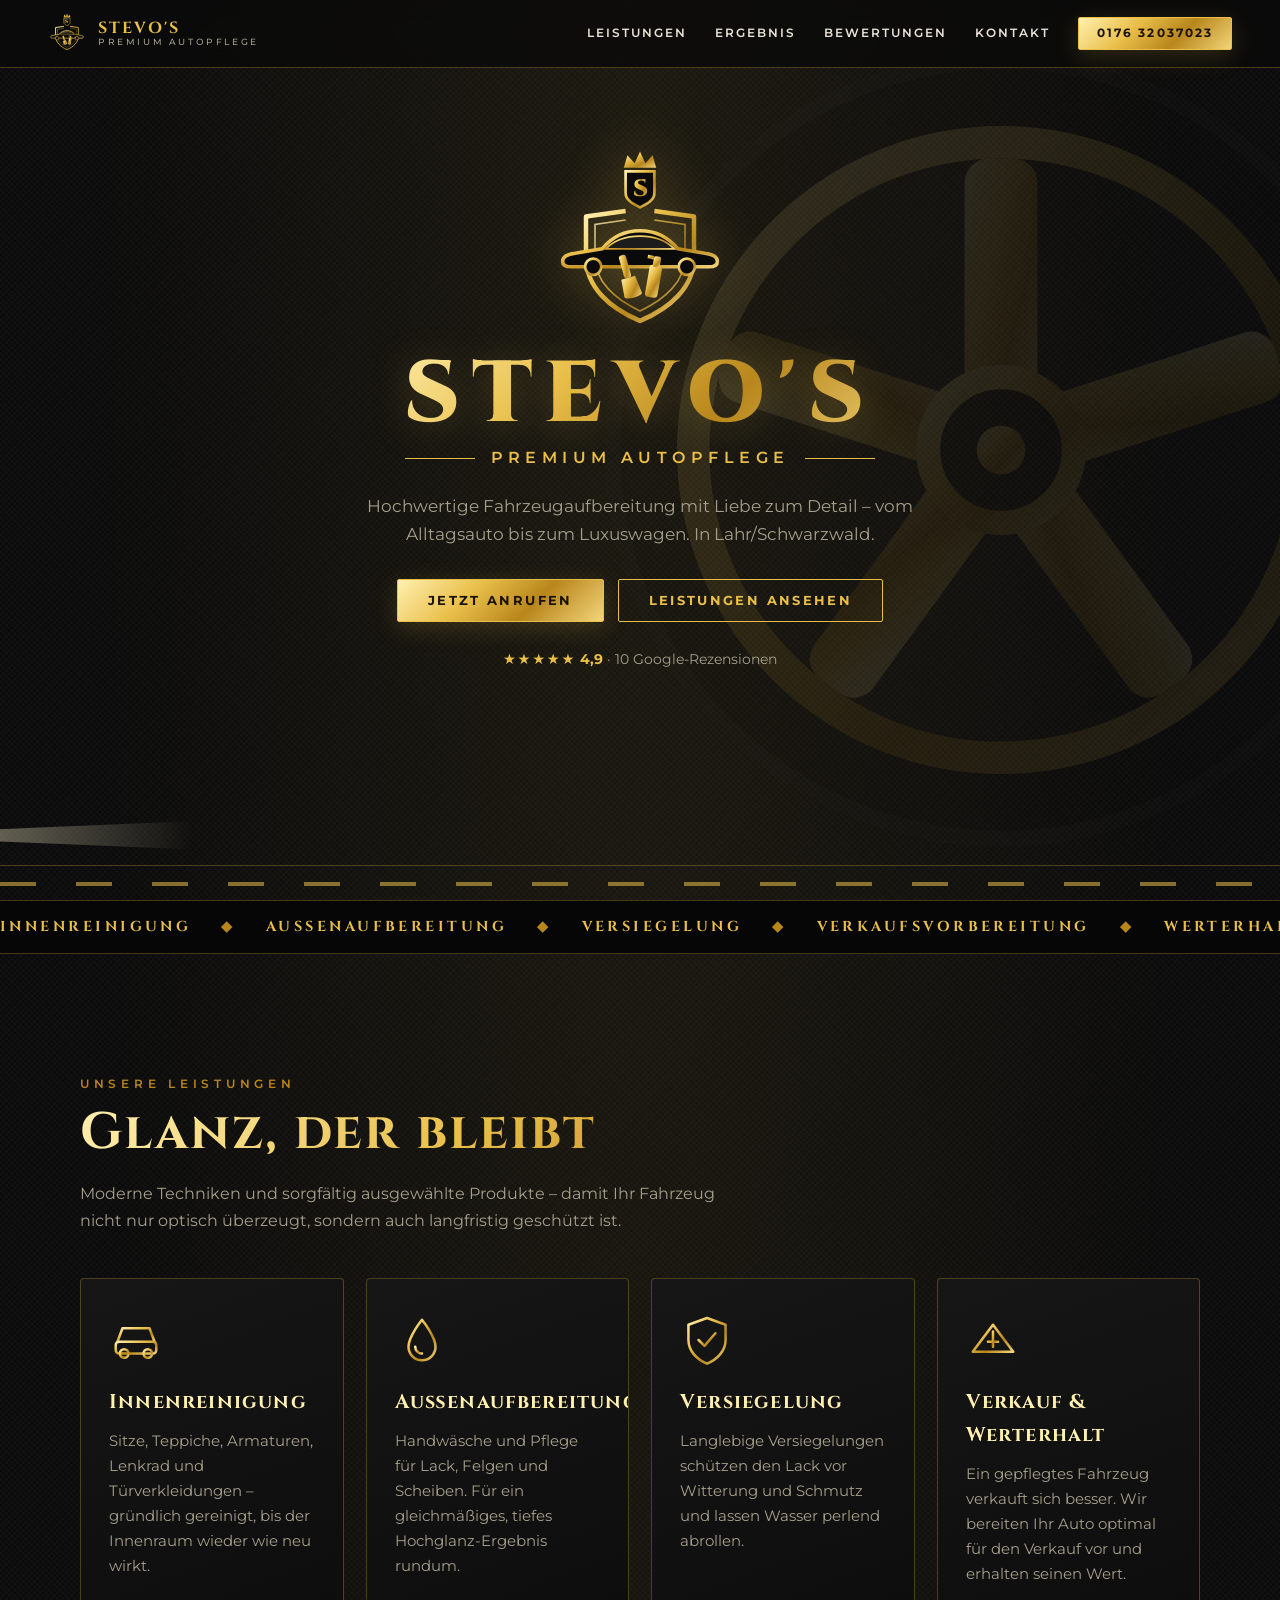
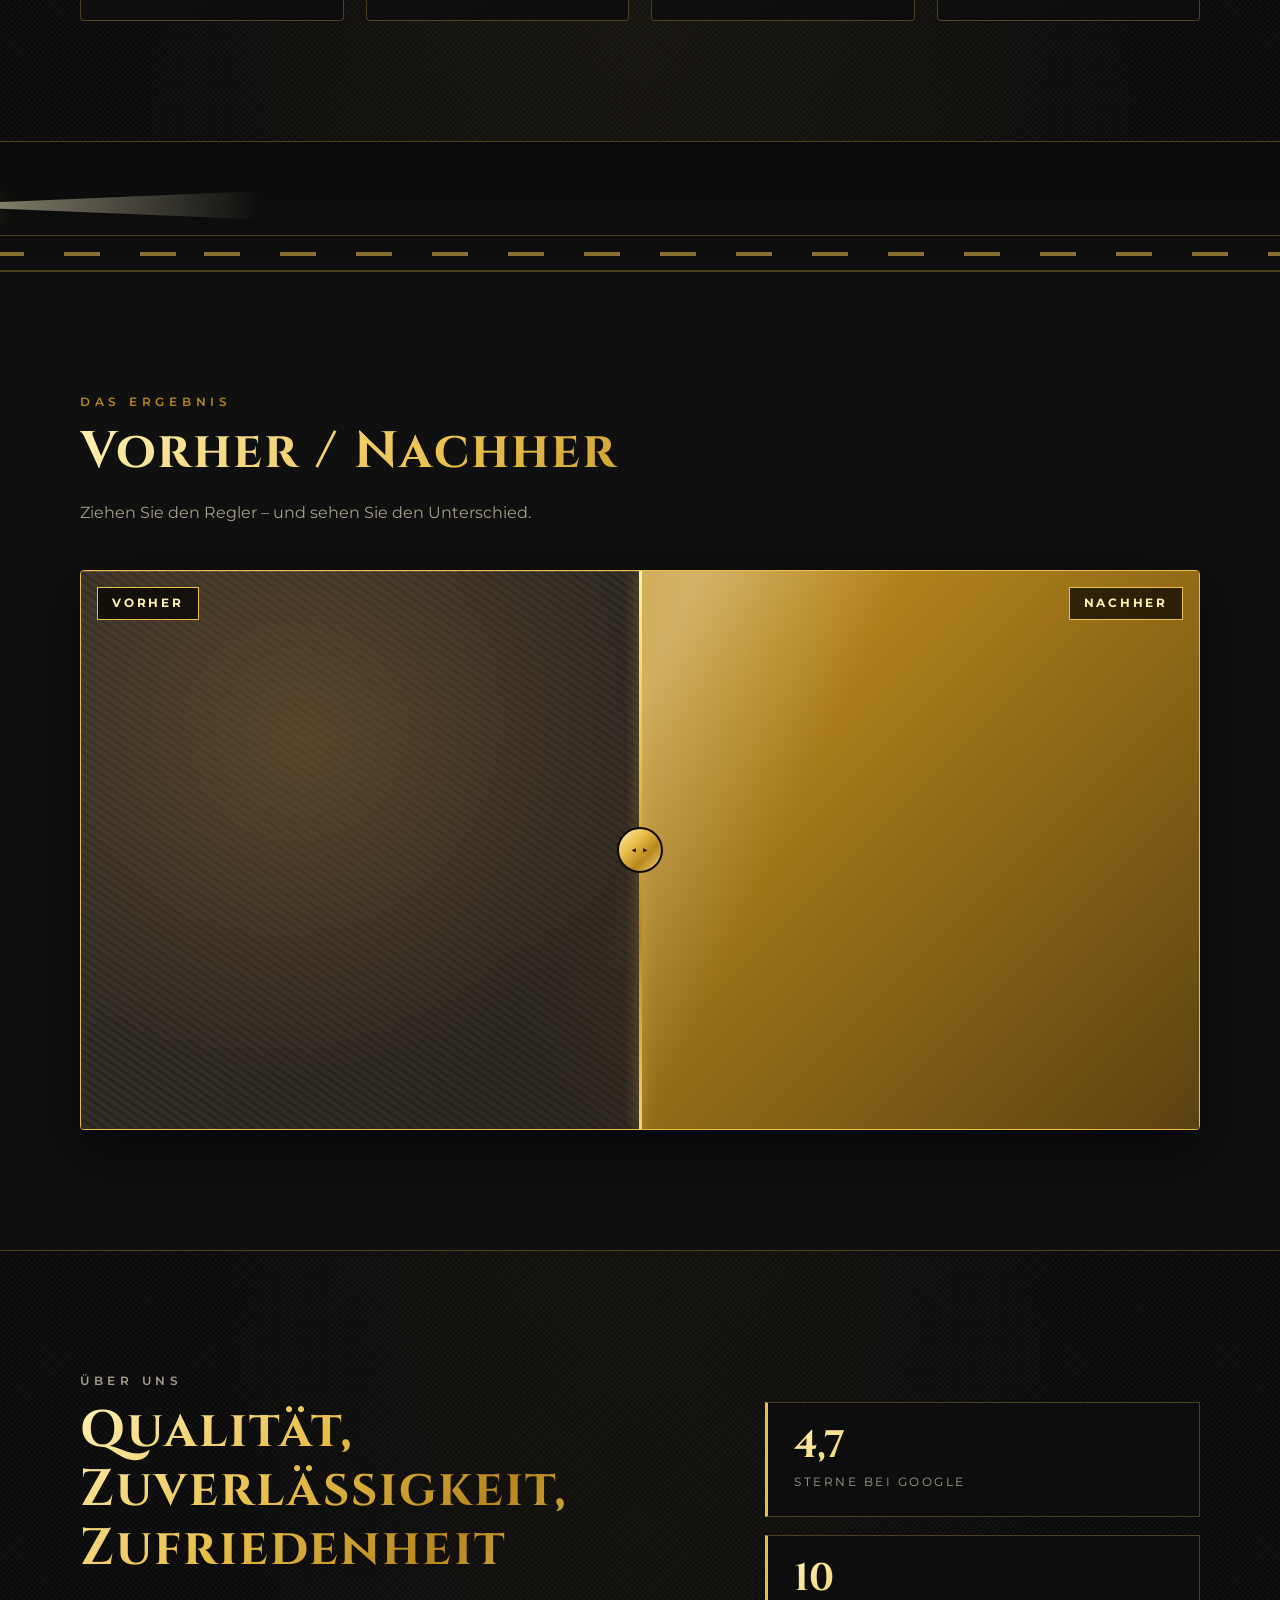
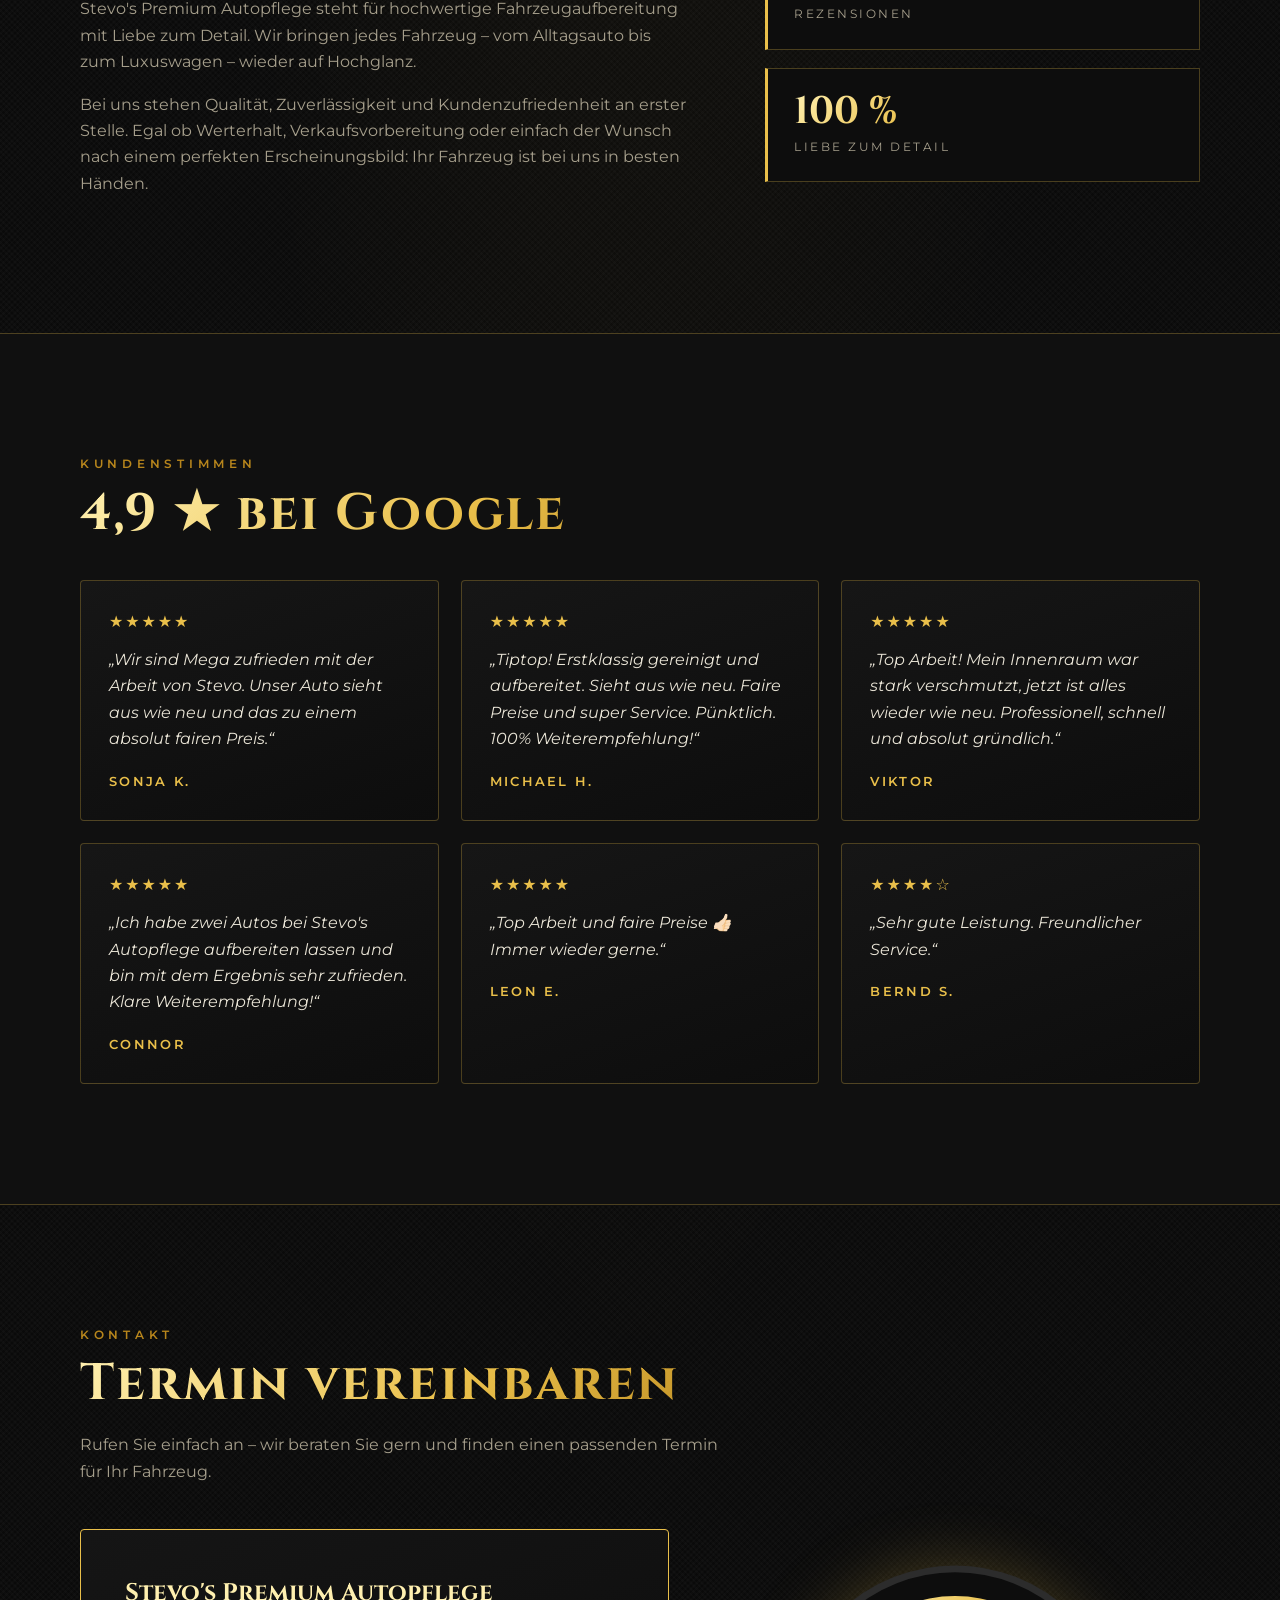
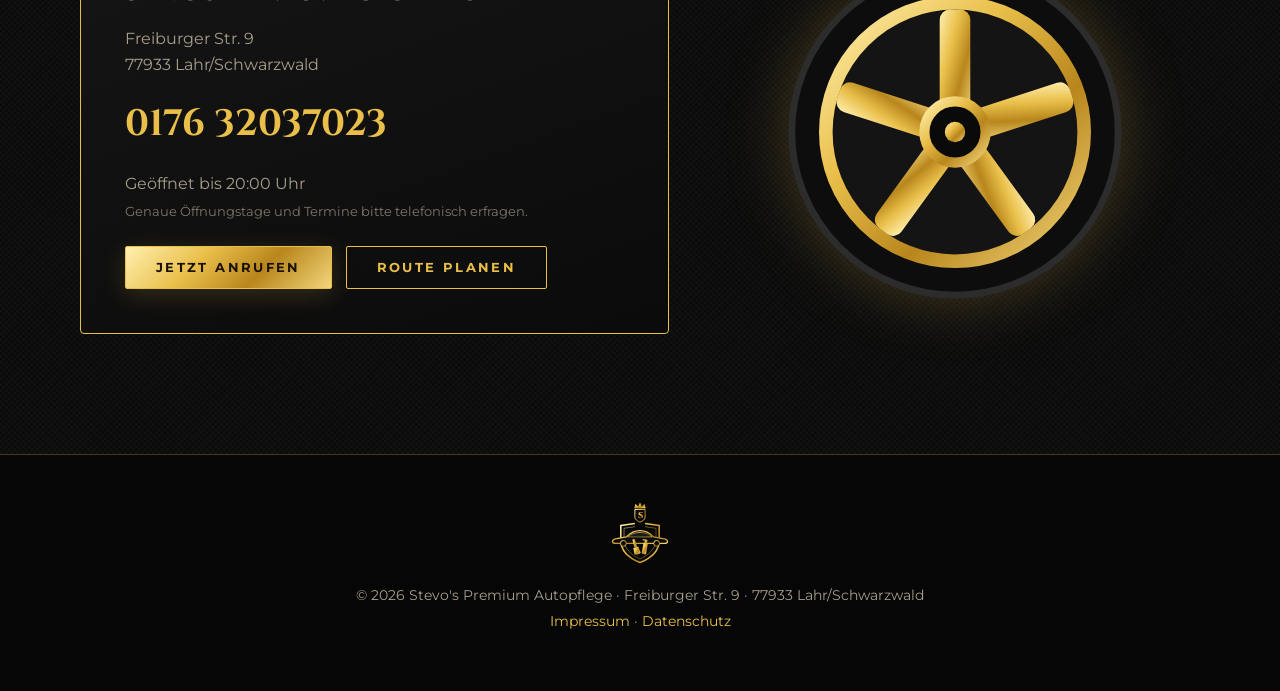
==== index.html @ 55d16453 "Website im Gold/Schwarz-Stil des Logos mit Rennwagen- und Felgen-Animationen Co-Authored-By: Claude " ====
<!doctype html>
<html lang="de">
<head>
  <meta charset="utf-8">
  <meta name="viewport" content="width=device-width, initial-scale=1">
  <title>Stevo's Premium Autopflege – Fahrzeugaufbereitung in Lahr</title>
  <meta name="description" content="Stevo's Premium Autopflege in Lahr/Schwarzwald: Innen- und Außenreinigung, Aufbereitung und langlebige Versiegelung. 4,9 ★ bei Google. Jetzt anrufen: 0176 32037023.">
  <meta name="theme-color" content="#0a0a0a">
  <link rel="preconnect" href="https://fonts.googleapis.com">
  <link rel="preconnect" href="https://fonts.gstatic.com" crossorigin>
  <link href="https://fonts.googleapis.com/css2?family=Cinzel:wght@500;700;900&family=Montserrat:wght@400;500;600;700&display=swap" rel="stylesheet">
  <link rel="stylesheet" href="css/style.css">
  <script>document.documentElement.classList.add('js')</script>
  <script type="application/ld+json">
  {
    "@context": "https://schema.org",
    "@type": "AutoWash",
    "name": "Stevo's Premium Autopflege",
    "telephone": "+49 176 32037023",
    "address": {
      "@type": "PostalAddress",
      "streetAddress": "Freiburger Str. 9",
      "postalCode": "77933",
      "addressLocality": "Lahr/Schwarzwald",
      "addressCountry": "DE"
    },
    "aggregateRating": { "@type": "AggregateRating", "ratingValue": "4.9", "reviewCount": "10" }
  }
  </script>
</head>
<body>

<!-- SVG-Sprite: Logo, Felge -->
<svg width="0" height="0" style="position:absolute" aria-hidden="true" focusable="false">
  <defs>
    <linearGradient id="gold" x1="0" y1="0" x2="1" y2="1">
      <stop offset="0" stop-color="#fff0b0"/>
      <stop offset=".35" stop-color="#e9bf4a"/>
      <stop offset=".65" stop-color="#b8861c"/>
      <stop offset="1" stop-color="#f3d57a"/>
    </linearGradient>
  </defs>

  <!-- Logo-Nachbau (später durch das Original-Logo ersetzen: assets/logo.png) -->
  <symbol id="logo" viewBox="0 0 200 215">
    <!-- Krone -->
    <path d="M82 22 L86 8 L94 17 L100 4 L106 17 L114 8 L118 22 Z" fill="url(#gold)"/>
    <!-- S-Wappen -->
    <path d="M84 26 H116 V50 C116 58 108 62 100 66 C92 62 84 58 84 50 Z" fill="#0a0a0a" stroke="url(#gold)" stroke-width="3"/>
    <text x="100" y="53" text-anchor="middle" font-family="Cinzel, serif" font-weight="900" font-size="26" fill="url(#gold)">S</text>
    <!-- Schild -->
    <path d="M84 70 L40 76 V122 C40 154 66 178 100 192 C134 178 160 154 160 122 V76 L116 70" fill="none" stroke="url(#gold)" stroke-width="5" stroke-linejoin="round"/>
    <path d="M84 80 L50 85 V121 C50 148 72 168 100 181 C128 168 150 148 150 121 V85 L116 80" fill="none" stroke="url(#gold)" stroke-width="1.8" opacity=".8"/>
    <!-- Auto-Silhouette -->
    <path d="M14 126 C14 120 20 118 28 117 L58 112 C68 100 82 92 100 92 C118 92 132 100 142 112 L172 117 C180 118 186 120 186 126 C186 130 182 132 176 132 H24 C18 132 14 130 14 126 Z" fill="#0a0a0a" stroke="url(#gold)" stroke-width="4" stroke-linejoin="round"/>
    <path d="M62 112 C72 102 86 98 100 98 C114 98 128 102 138 112 Z" fill="#1c1c1c" stroke="url(#gold)" stroke-width="2"/>
    <circle cx="48" cy="132" r="9" fill="#0a0a0a" stroke="url(#gold)" stroke-width="3"/>
    <circle cx="152" cy="132" r="9" fill="#0a0a0a" stroke="url(#gold)" stroke-width="3"/>
    <!-- Pinsel -->
    <g transform="rotate(-16 88 148)" fill="url(#gold)">
      <rect x="84" y="118" width="8" height="26" rx="3"/>
      <path d="M80 144 H96 L98 164 C98 168 80 168 78 164 Z"/>
    </g>
    <!-- Sprühflasche -->
    <g transform="rotate(10 114 148)" fill="url(#gold)">
      <rect x="108" y="130" width="14" height="36" rx="4"/>
      <rect x="111" y="120" width="8" height="12" rx="2"/>
      <path d="M111 120 H104 V124 H111 Z"/>
    </g>
  </symbol>

  <!-- Felge -->
  <symbol id="rim" viewBox="0 0 100 100">
    <circle cx="50" cy="50" r="48" fill="#0d0d0d" stroke="#2c2c2c" stroke-width="2"/>
    <circle cx="50" cy="50" r="38" fill="#141414" stroke="url(#gold)" stroke-width="4"/>
    <g fill="url(#gold)">
      <rect x="45.5" y="14" width="9" height="34" rx="3"/>
      <rect x="45.5" y="14" width="9" height="34" rx="3" transform="rotate(72 50 50)"/>
      <rect x="45.5" y="14" width="9" height="34" rx="3" transform="rotate(144 50 50)"/>
      <rect x="45.5" y="14" width="9" height="34" rx="3" transform="rotate(216 50 50)"/>
      <rect x="45.5" y="14" width="9" height="34" rx="3" transform="rotate(288 50 50)"/>
    </g>
    <circle cx="50" cy="50" r="9" fill="#0a0a0a" stroke="url(#gold)" stroke-width="3"/>
    <circle cx="50" cy="50" r="3" fill="url(#gold)"/>
  </symbol>

  <!-- Sportwagen (Karosserie) -->
  <symbol id="carbody" viewBox="0 0 400 120">
    <path d="M8 88 V76 C8 71 12 68 19 67 L60 59 C80 41 110 29 150 27 H232 C264 29 288 43 306 57 L372 65 C384 67 392 73 392 81 V88 H346 A36 36 0 0 0 274 88 H126 A36 36 0 0 0 54 88 Z"
          fill="#0e0e0e" stroke="url(#gold)" stroke-width="3" stroke-linejoin="round"/>
    <path d="M72 60 C90 45 116 36 150 34 H230 C256 36 274 47 292 59 Z" fill="#1c1c1c" stroke="url(#gold)" stroke-width="2"/>
    <path d="M168 34 L160 59 M222 34 L226 59" stroke="url(#gold)" stroke-width="2"/>
    <path d="M30 74 H370" stroke="url(#gold)" stroke-width="1.5" opacity=".7"/>
    <path d="M8 76 L-4 64 H26 L30 70" fill="#0e0e0e" stroke="url(#gold)" stroke-width="2.5" stroke-linejoin="round"/>
    <path d="M366 72 L392 76 L388 70 Z" fill="#fff6cf"/>
    <rect x="12" y="73" width="14" height="4" rx="2" fill="#ff3b30"/>
  </symbol>
</svg>

<!-- Intro: drehende Felge (reines CSS, blendet sich selbst aus) -->
<div class="intro" aria-hidden="true">
  <svg class="intro__rim"><use href="#rim"/></svg>
</div>

<header class="nav" id="top">
  <a class="nav__brand" href="#top" aria-label="Stevo's Premium Autopflege – Startseite">
    <svg class="nav__logo" viewBox="0 0 200 215"><use href="#logo"/></svg>
    <span>Stevo's <small>Premium Autopflege</small></span>
  </a>
  <button class="nav__toggle" aria-label="Menü" aria-expanded="false"><span></span><span></span><span></span></button>
  <nav class="nav__links" id="menu">
    <a href="#leistungen">Leistungen</a>
    <a href="#ergebnis">Ergebnis</a>
    <a href="#bewertungen">Bewertungen</a>
    <a href="#kontakt">Kontakt</a>
    <a class="btn btn--small" href="tel:+4917632037023">0176 32037023</a>
  </nav>
</header>

<main>
  <!-- HERO -->
  <section class="hero">
    <svg class="hero__bgrim" id="bgrim" viewBox="0 0 100 100" aria-hidden="true"><use href="#rim"/></svg>
    <div class="sparkles" aria-hidden="true"></div>

    <div class="hero__inner">
      <button class="hero__logo" id="logoBtn" aria-label="Logo – klicken für eine Spritztour">
        <svg viewBox="0 0 200 215"><use href="#logo"/></svg>
      </button>
      <h1 class="gold-text">STEVO'S</h1>
      <p class="hero__sub"><span></span>PREMIUM AUTOPFLEGE<span></span></p>
      <p class="hero__lead">Hochwertige Fahrzeugaufbereitung mit Liebe zum Detail – vom Alltagsauto bis zum Luxuswagen. In Lahr/Schwarzwald.</p>
      <div class="hero__cta">
        <a class="btn" href="tel:+4917632037023">Jetzt anrufen</a>
        <a class="btn btn--ghost" href="#leistungen">Leistungen ansehen</a>
      </div>
      <div class="hero__rating" aria-label="4,9 von 5 Sternen bei Google">
        <span class="stars">★★★★★</span> <strong>4,9</strong> <span>· 10 Google-Rezensionen</span>
      </div>
    </div>

    <!-- Rennwagen fährt durchs Bild -->
    <div class="road road--hero" aria-hidden="true">
      <div class="car car--drive" id="heroCar">
        <i class="car__lines"></i>
        <svg class="car__body" viewBox="0 0 400 120"><use href="#carbody"/></svg>
        <svg class="wheel wheel--a" viewBox="0 0 100 100"><use href="#rim"/></svg>
        <svg class="wheel wheel--b" viewBox="0 0 100 100"><use href="#rim"/></svg>
        <i class="car__beam"></i>
      </div>
      <div class="road__line"></div>
    </div>
  </section>

  <!-- LAUFBAND -->
  <div class="ticker" aria-hidden="true">
    <div class="ticker__track">
      <span>Innenreinigung</span><span>◆</span><span>Außenaufbereitung</span><span>◆</span><span>Versiegelung</span><span>◆</span><span>Verkaufsvorbereitung</span><span>◆</span><span>Werterhalt</span><span>◆</span>
      <span>Innenreinigung</span><span>◆</span><span>Außenaufbereitung</span><span>◆</span><span>Versiegelung</span><span>◆</span><span>Verkaufsvorbereitung</span><span>◆</span><span>Werterhalt</span><span>◆</span>
    </div>
  </div>

  <!-- LEISTUNGEN -->
  <section class="section" id="leistungen">
    <div class="wrap">
      <p class="eyebrow reveal">Unsere Leistungen</p>
      <h2 class="gold-text reveal">Glanz, der bleibt</h2>
      <p class="section__lead reveal">Moderne Techniken und sorgfältig ausgewählte Produkte – damit Ihr Fahrzeug nicht nur optisch überzeugt, sondern auch langfristig geschützt ist.</p>

      <div class="cards">
        <article class="card reveal">
          <svg class="card__icon" viewBox="0 0 64 64" fill="none" stroke="url(#gold)" stroke-width="3" stroke-linecap="round" stroke-linejoin="round"><path d="M10 34 L16 18 H48 L54 34"/><rect x="8" y="34" width="48" height="14" rx="4"/><circle cx="18" cy="48" r="5"/><circle cx="46" cy="48" r="5"/><path d="M22 26 H42"/></svg>
          <h3>Innenreinigung</h3>
          <p>Sitze, Teppiche, Armaturen, Lenkrad und Türverkleidungen – gründlich gereinigt, bis der Innenraum wieder wie neu wirkt.</p>
        </article>
        <article class="card reveal">
          <svg class="card__icon" viewBox="0 0 64 64" fill="none" stroke="url(#gold)" stroke-width="3" stroke-linecap="round" stroke-linejoin="round"><path d="M32 8 C32 8 16 28 16 40 A16 16 0 0 0 48 40 C48 28 32 8 32 8 Z"/><path d="M24 40 A8 8 0 0 0 32 48"/></svg>
          <h3>Außenaufbereitung</h3>
          <p>Handwäsche und Pflege für Lack, Felgen und Scheiben. Für ein gleichmäßiges, tiefes Hochglanz-Ergebnis rundum.</p>
        </article>
        <article class="card reveal">
          <svg class="card__icon" viewBox="0 0 64 64" fill="none" stroke="url(#gold)" stroke-width="3" stroke-linecap="round" stroke-linejoin="round"><path d="M32 6 L54 14 V32 C54 45 44 55 32 60 C20 55 10 45 10 32 V14 Z"/><path d="M22 32 L29 39 L42 24"/></svg>
          <h3>Versiegelung</h3>
          <p>Langlebige Versiegelungen schützen den Lack vor Witterung und Schmutz und lassen Wasser perlend abrollen.</p>
        </article>
        <article class="card reveal">
          <svg class="card__icon" viewBox="0 0 64 64" fill="none" stroke="url(#gold)" stroke-width="3" stroke-linecap="round" stroke-linejoin="round"><path d="M8 40 L32 8 L56 40 Z" transform="translate(0 6)"/><path d="M32 22 V40 M26 34 H38"/></svg>
          <h3>Verkauf &amp; Werterhalt</h3>
          <p>Ein gepflegtes Fahrzeug verkauft sich besser. Wir bereiten Ihr Auto optimal für den Verkauf vor und erhalten seinen Wert.</p>
        </article>
      </div>
    </div>
  </section>

  <!-- Straße mit scrollgesteuertem Auto -->
  <div class="road road--scroll" id="scrollRoad" aria-hidden="true">
    <div class="car" id="scrollCar">
      <i class="car__lines"></i>
      <svg class="car__body" viewBox="0 0 400 120"><use href="#carbody"/></svg>
      <svg class="wheel wheel--a" viewBox="0 0 100 100"><use href="#rim"/></svg>
      <svg class="wheel wheel--b" viewBox="0 0 100 100"><use href="#rim"/></svg>
      <i class="car__beam"></i>
    </div>
    <div class="road__line" id="scrollLine"></div>
  </div>

  <!-- VORHER / NACHHER -->
  <section class="section section--dark" id="ergebnis">
    <div class="wrap">
      <p class="eyebrow reveal">Das Ergebnis</p>
      <h2 class="gold-text reveal">Vorher&nbsp;/&nbsp;Nachher</h2>
      <p class="section__lead reveal">Ziehen Sie den Regler – und sehen Sie den Unterschied.</p>

      <!-- Echte Fotos eintragen: style="--before-img:url(assets/vorher.jpg); --after-img:url(assets/nachher.jpg)" -->
      <div class="ba reveal" id="ba" style="--pos:50%">
        <div class="ba__layer ba__after"><span class="ba__tag ba__tag--r">Nachher</span></div>
        <div class="ba__layer ba__before"><span class="ba__tag">Vorher</span></div>
        <div class="ba__handle" aria-hidden="true"><span>◀ ▶</span></div>
        <input class="ba__range" type="range" min="0" max="100" value="50" aria-label="Vorher-Nachher-Regler">
      </div>
    </div>
  </section>

  <!-- ÜBER UNS -->
  <section class="section">
    <div class="wrap about">
      <div class="about__text">
        <p class="eyebrow reveal">Über uns</p>
        <h2 class="gold-text reveal">Qualität, Zuverlässigkeit, Zufriedenheit</h2>
        <p class="reveal">Stevo's Premium Autopflege steht für hochwertige Fahrzeugaufbereitung mit Liebe zum Detail. Wir bringen jedes Fahrzeug – vom Alltagsauto bis zum Luxuswagen – wieder auf Hochglanz.</p>
        <p class="reveal">Bei uns stehen Qualität, Zuverlässigkeit und Kundenzufriedenheit an erster Stelle. Egal ob Werterhalt, Verkaufsvorbereitung oder einfach der Wunsch nach einem perfekten Erscheinungsbild: Ihr Fahrzeug ist bei uns in besten Händen.</p>
      </div>
      <div class="about__stats">
        <div class="stat reveal"><strong data-count="4.9" data-dec="1">4,9</strong><span>Sterne bei Google</span></div>
        <div class="stat reveal"><strong data-count="10">10</strong><span>Rezensionen</span></div>
        <div class="stat reveal"><strong>100&nbsp;%</strong><span>Liebe zum Detail</span></div>
      </div>
    </div>
  </section>

  <!-- BEWERTUNGEN -->
  <section class="section section--dark" id="bewertungen">
    <div class="wrap">
      <p class="eyebrow reveal">Kundenstimmen</p>
      <h2 class="gold-text reveal">4,9 ★ bei Google</h2>

      <div class="reviews">
        <blockquote class="review reveal">
          <span class="stars">★★★★★</span>
          <p>„Wir sind Mega zufrieden mit der Arbeit von Stevo. Unser Auto sieht aus wie neu und das zu einem absolut fairen Preis.“</p>
          <footer>Sonja K.</footer>
        </blockquote>
        <blockquote class="review reveal">
          <span class="stars">★★★★★</span>
          <p>„Tiptop! Erstklassig gereinigt und aufbereitet. Sieht aus wie neu. Faire Preise und super Service. Pünktlich. 100% Weiterempfehlung!“</p>
          <footer>Michael H.</footer>
        </blockquote>
        <blockquote class="review reveal">
          <span class="stars">★★★★★</span>
          <p>„Top Arbeit! Mein Innenraum war stark verschmutzt, jetzt ist alles wieder wie neu. Professionell, schnell und absolut gründlich.“</p>
          <footer>Viktor</footer>
        </blockquote>
        <blockquote class="review reveal">
          <span class="stars">★★★★★</span>
          <p>„Ich habe zwei Autos bei Stevo's Autopflege aufbereiten lassen und bin mit dem Ergebnis sehr zufrieden. Klare Weiterempfehlung!“</p>
          <footer>Connor</footer>
        </blockquote>
        <blockquote class="review reveal">
          <span class="stars">★★★★★</span>
          <p>„Top Arbeit und faire Preise 👍🏻 Immer wieder gerne.“</p>
          <footer>Leon E.</footer>
        </blockquote>
        <blockquote class="review reveal">
          <span class="stars">★★★★☆</span>
          <p>„Sehr gute Leistung. Freundlicher Service.“</p>
          <footer>Bernd S.</footer>
        </blockquote>
      </div>
    </div>
  </section>

  <!-- KONTAKT -->
  <section class="section" id="kontakt">
    <div class="wrap">
      <p class="eyebrow reveal">Kontakt</p>
      <h2 class="gold-text reveal">Termin vereinbaren</h2>
      <p class="section__lead reveal">Rufen Sie einfach an – wir beraten Sie gern und finden einen passenden Termin für Ihr Fahrzeug.</p>

      <div class="contact">
        <div class="contact__box reveal">
          <h3>Stevo's Premium Autopflege</h3>
          <address>Freiburger Str. 9<br>77933 Lahr/Schwarzwald</address>
          <p><a class="contact__phone" href="tel:+4917632037023">0176 32037023</a></p>
          <p class="contact__hours">Geöffnet bis 20:00 Uhr<br><small>Genaue Öffnungstage und Termine bitte telefonisch erfragen.</small></p>
          <div class="hero__cta">
            <a class="btn" href="tel:+4917632037023">Jetzt anrufen</a>
            <a class="btn btn--ghost" target="_blank" rel="noopener" href="https://www.google.com/maps/search/?api=1&query=Freiburger+Str.+9+77933+Lahr">Route planen</a>
          </div>
        </div>
        <div class="contact__wheel reveal" aria-hidden="true">
          <svg class="spin-slow" viewBox="0 0 100 100"><use href="#rim"/></svg>
        </div>
      </div>
    </div>
  </section>
</main>

<footer class="footer">
  <svg class="footer__logo" viewBox="0 0 200 215"><use href="#logo"/></svg>
  <p>© <span id="year">2026</span> Stevo's Premium Autopflege · Freiburger Str. 9 · 77933 Lahr/Schwarzwald</p>
  <p><a href="impressum.html">Impressum</a> · <a href="datenschutz.html">Datenschutz</a></p>
</footer>

<script src="js/main.js"></script>
</body>
</html>
---- css/style.css ----
:root {
  --bg: #0a0a0a;
  --bg-2: #101010;
  --text: #e9e4d6;
  --muted: #a69f8c;
  --gold-1: #fff0b0;
  --gold-2: #e9bf4a;
  --gold-3: #b8861c;
  --gold: linear-gradient(135deg, #fff0b0 0%, #e9bf4a 35%, #b8861c 65%, #f3d57a 100%);
  --line: rgba(233, 191, 74, .28);
  --font-head: "Cinzel", "Times New Roman", serif;
  --font-body: "Montserrat", system-ui, -apple-system, "Segoe UI", sans-serif;
  --nav-h: 68px;
}

*, *::before, *::after { box-sizing: border-box; }
html { scroll-behavior: smooth; scroll-padding-top: var(--nav-h); }
body {
  margin: 0;
  font-family: var(--font-body);
  color: var(--text);
  line-height: 1.65;
  background-color: var(--bg);
  /* feine Carbon/Leder-Struktur wie im Logo-Hintergrund */
  background-image:
    radial-gradient(ellipse at 50% 0%, rgba(233,191,74,.08), transparent 60%),
    repeating-linear-gradient(45deg, rgba(255,255,255,.015) 0 2px, transparent 2px 4px),
    repeating-linear-gradient(-45deg, rgba(255,255,255,.015) 0 2px, transparent 2px 4px);
  overflow-x: hidden;
}
img, svg { display: block; max-width: 100%; }
a { color: inherit; }
address { font-style: normal; }

.wrap { width: min(1120px, 100% - 40px); margin-inline: auto; }

.gold-text {
  background: var(--gold);
  -webkit-background-clip: text;
  background-clip: text;
  color: transparent;
  -webkit-text-fill-color: transparent;
}

/* ---------- Intro ---------- */
.intro {
  position: fixed; inset: 0; z-index: 100;
  display: grid; place-items: center;
  background: #000;
  animation: introOut .7s ease 1.4s forwards;
}
.intro__rim { width: 140px; height: 140px; animation: spin .6s linear infinite; filter: drop-shadow(0 0 22px rgba(233,191,74,.45)); }
@keyframes introOut { to { opacity: 0; visibility: hidden; } }
@keyframes spin { to { transform: rotate(360deg); } }

/* ---------- Navigation ---------- */
.nav {
  position: fixed; inset: 0 0 auto 0; z-index: 50;
  height: var(--nav-h);
  display: flex; align-items: center; justify-content: space-between;
  padding: 0 clamp(16px, 4vw, 48px);
  background: rgba(10,10,10,.82);
  backdrop-filter: blur(10px);
  border-bottom: 1px solid var(--line);
}
.nav__brand { display: flex; align-items: center; gap: 12px; text-decoration: none; font-family: var(--font-head); font-weight: 700; letter-spacing: .12em; text-transform: uppercase; color: var(--gold-2); line-height: 1.1; }
.nav__brand small { display: block; font-family: var(--font-body); font-weight: 500; font-size: .58rem; letter-spacing: .28em; color: var(--muted); }
.nav__logo { width: 38px; height: 41px; }
.nav__links { display: flex; align-items: center; gap: 28px; }
.nav__links a:not(.btn) { text-decoration: none; font-size: .78rem; font-weight: 600; letter-spacing: .16em; text-transform: uppercase; color: var(--text); position: relative; padding: 6px 0; }
.nav__links a:not(.btn)::after { content: ""; position: absolute; left: 0; bottom: 0; height: 2px; width: 0; background: var(--gold); transition: width .3s; }
.nav__links a:not(.btn):hover::after { width: 100%; }
.nav__toggle { display: none; background: none; border: 0; width: 44px; height: 44px; padding: 10px; cursor: pointer; }
.nav__toggle span { display: block; height: 2px; margin: 6px 0; background: var(--gold-2); transition: transform .3s, opacity .3s; }
.nav__toggle[aria-expanded="true"] span:nth-child(1) { transform: translateY(8px) rotate(45deg); }
.nav__toggle[aria-expanded="true"] span:nth-child(2) { opacity: 0; }
.nav__toggle[aria-expanded="true"] span:nth-child(3) { transform: translateY(-8px) rotate(-45deg); }

/* ---------- Buttons ---------- */
.btn {
  position: relative; overflow: hidden;
  display: inline-block;
  padding: 14px 30px;
  font: 700 .82rem/1 var(--font-body);
  letter-spacing: .18em; text-transform: uppercase; text-decoration: none;
  color: #1a1204;
  background: var(--gold);
  border: 1px solid var(--gold-2);
  border-radius: 2px;
  box-shadow: 0 6px 24px rgba(233,191,74,.18);
  transition: transform .2s, box-shadow .2s;
}
.btn::after { content: ""; position: absolute; inset: 0; background: linear-gradient(105deg, transparent 35%, rgba(255,255,255,.65) 50%, transparent 65%); transform: translateX(-120%); }
.btn:hover { transform: translateY(-2px); box-shadow: 0 10px 32px rgba(233,191,74,.35); }
.btn:hover::after { transform: translateX(120%); transition: transform .7s; }
.btn--ghost { background: transparent; color: var(--gold-2); box-shadow: none; }
.btn--small { padding: 10px 18px; font-size: .72rem; }

/* ---------- Hero ---------- */
.hero {
  position: relative; overflow: hidden;
  min-height: 100svh;
  padding: calc(var(--nav-h) + 12px) 20px 160px;
  display: grid; place-items: center; text-align: center;
}
.hero__bgrim {
  position: absolute; right: -14vmin; top: 50%;
  width: 90vmin; height: 90vmin; margin-top: -45vmin;
  opacity: .1; pointer-events: none;
  will-change: transform;
}
.hero__inner { position: relative; z-index: 2; max-width: 760px; }
.hero__logo {
  background: none; border: 0; padding: 0; cursor: pointer;
  width: clamp(120px, min(26vw, 20vh), 230px); margin: 0 auto 4px;
  position: relative;
  filter: drop-shadow(0 0 28px rgba(233,191,74,.35));
  animation: float 5s ease-in-out infinite;
}
.hero__logo svg { width: 100%; height: auto; aspect-ratio: 200 / 215; }
@keyframes float { 50% { transform: translateY(-8px); filter: drop-shadow(0 0 40px rgba(233,191,74,.6)); } }

.hero h1 {
  margin: 0;
  font-family: var(--font-head); font-weight: 900;
  font-size: clamp(2.6rem, 9vw, 5.4rem); letter-spacing: .14em; line-height: 1.05;
  filter: drop-shadow(0 4px 18px rgba(233,191,74,.25));
}
.hero__sub {
  margin: 4px 0 22px; display: flex; align-items: center; justify-content: center; gap: 16px;
  font-weight: 600; font-size: clamp(.7rem, 2.4vw, 1rem); letter-spacing: .34em; color: var(--gold-2);
}
.hero__sub span { height: 1px; width: clamp(20px, 8vw, 70px); background: var(--gold-2); }
.hero__lead { margin: 0 auto 30px; max-width: 560px; color: var(--muted); font-size: 1.05rem; }
.hero__cta { display: flex; flex-wrap: wrap; gap: 14px; justify-content: center; }
.hero__rating { margin-top: 26px; font-size: .9rem; color: var(--muted); }
.hero__rating strong { color: var(--gold-2); }
.stars { color: var(--gold-2); letter-spacing: .12em; }

.sparkles { position: absolute; inset: 0; pointer-events: none; z-index: 1; }
.sparkles i {
  position: absolute; width: 4px; height: 4px; border-radius: 50%;
  background: var(--gold-1); box-shadow: 0 0 10px 2px rgba(255,240,176,.8);
  opacity: 0; animation: twinkle 3.6s ease-in-out infinite;
}
@keyframes twinkle { 0%, 100% { opacity: 0; transform: scale(.4); } 50% { opacity: .9; transform: scale(1.2); } }

/* ---------- Straße & Rennwagen ---------- */
.road { position: relative; height: 150px; overflow: hidden; }
.road--hero { position: absolute; left: 0; right: 0; bottom: 0; z-index: 3; }
.road--scroll { background: linear-gradient(#0a0a0a, #0f0f0f); border-block: 1px solid var(--line); height: 130px; }
.road__line {
  position: absolute; left: 0; right: 0; bottom: 14px; height: 4px;
  background: repeating-linear-gradient(90deg, var(--gold-2) 0 36px, transparent 36px 76px);
  opacity: .55;
}
.road--hero::before, .road--scroll::before {
  content: ""; position: absolute; left: 0; right: 0; bottom: 34px; height: 1px; background: var(--line);
}
.road--hero .road__line { animation: roadMove .5s linear infinite; }
@keyframes roadMove { to { background-position-x: -76px; } }

.car { --car-w: clamp(210px, 30vw, 340px); position: absolute; bottom: 30px; left: 0; width: var(--car-w); aspect-ratio: 400 / 120; will-change: transform; transform: translateX(-120%); }
.car__body { position: absolute; inset: 0; width: 100%; height: 100%; filter: drop-shadow(0 6px 14px rgba(233,191,74,.28)); }
.wheel { position: absolute; width: 13%; aspect-ratio: 1; top: 51.67%; transform: rotate(var(--rot, 0deg)); }
.wheel--a { left: 16%; }
.wheel--b { left: 71%; }
.car__beam { /* Scheinwerferkegel */
  position: absolute; left: 97%; top: 52%; width: 80%; height: 28%;
  background: linear-gradient(90deg, rgba(255,246,207,.55), transparent);
  clip-path: polygon(0 40%, 100% 0, 100% 100%, 0 60%);
  opacity: .9;
}
.car__lines { /* Speed-Lines hinter dem Auto */
  position: absolute; right: 96%; top: 18%; width: 90%; height: 60%;
  background:
    linear-gradient(90deg, transparent, rgba(233,191,74,.8)) 100% 12% / 70% 2px no-repeat,
    linear-gradient(90deg, transparent, rgba(233,191,74,.55)) 100% 38% / 100% 2px no-repeat,
    linear-gradient(90deg, transparent, rgba(233,191,74,.7)) 100% 62% / 55% 2px no-repeat,
    linear-gradient(90deg, transparent, rgba(233,191,74,.5)) 100% 86% / 85% 2px no-repeat;
  opacity: 0;
}
.car--drive { animation: drive 14s cubic-bezier(.45,.05,.55,.95) 2.4s infinite; }
.car--drive .wheel { animation: spin .35s linear infinite; }
.car--drive .car__lines { animation: linesOn 14s linear 2.4s infinite; }
@keyframes drive {
  0%   { transform: translateX(-120%); }
  36%  { transform: translateX(calc(100vw + 10px)); }
  100% { transform: translateX(calc(100vw + 10px)); }
}
@keyframes linesOn { 0% { opacity: 0; } 4%, 32% { opacity: 1; } 38%, 100% { opacity: 0; } }

/* ---------- Laufband ---------- */
.ticker { overflow: hidden; border-block: 1px solid var(--line); background: #060606; padding: 14px 0; }
.ticker__track { display: flex; gap: 30px; width: max-content; animation: ticker 32s linear infinite; font-family: var(--font-head); font-weight: 700; letter-spacing: .24em; text-transform: uppercase; font-size: .9rem; color: var(--gold-2); white-space: nowrap; }
.ticker__track span:nth-child(even) { color: var(--gold-3); }
@keyframes ticker { to { transform: translateX(-50%); } }

/* ---------- Sektionen ---------- */
.section { padding: clamp(70px, 10vw, 120px) 0; position: relative; }
.section--dark { background: var(--bg-2); border-block: 1px solid var(--line); }
.eyebrow { margin: 0 0 10px; font-size: .78rem; font-weight: 600; letter-spacing: .38em; text-transform: uppercase; color: var(--gold-3); }
.section h2 { margin: 0 0 18px; font-family: var(--font-head); font-weight: 700; font-size: clamp(1.9rem, 5vw, 3.2rem); line-height: 1.15; letter-spacing: .04em; }
.section__lead { max-width: 640px; margin: 0 0 44px; color: var(--muted); }

/* Karten */
.cards { display: grid; grid-template-columns: repeat(auto-fit, minmax(240px, 1fr)); gap: 22px; }
.card {
  position: relative; overflow: hidden;
  padding: 34px 28px;
  background: linear-gradient(160deg, #161616, #0d0d0d);
  border: 1px solid var(--line); border-radius: 4px;
  transition: transform .35s, border-color .35s, box-shadow .35s;
}
.card::before { content: ""; position: absolute; inset: 0; background: linear-gradient(115deg, transparent 38%, rgba(233,191,74,.14) 50%, transparent 62%); transform: translateX(-120%); transition: transform .8s; }
.card:hover { transform: translateY(-6px); border-color: var(--gold-2); box-shadow: 0 18px 44px rgba(0,0,0,.6), 0 0 28px rgba(233,191,74,.12); }
.card:hover::before { transform: translateX(120%); }
.card__icon { width: 54px; height: 54px; margin-bottom: 18px; }
.card h3 { margin: 0 0 10px; font-family: var(--font-head); font-size: 1.25rem; letter-spacing: .06em; color: var(--gold-1); }
.card p { margin: 0; color: var(--muted); font-size: .95rem; }

/* Vorher / Nachher */
.ba { position: relative; aspect-ratio: 16 / 9; max-height: 560px; width: 100%; overflow: hidden; border: 1px solid var(--gold-2); border-radius: 4px; box-shadow: 0 20px 60px rgba(0,0,0,.6); user-select: none; touch-action: pan-y; }
.ba__layer { position: absolute; inset: 0; background-size: cover; background-position: center; }
.ba__before {
  background-image: var(--before-img, none),
    radial-gradient(circle at 20% 30%, rgba(120,90,50,.55), transparent 35%),
    radial-gradient(circle at 70% 70%, rgba(90,70,40,.5), transparent 40%),
    repeating-linear-gradient(35deg, rgba(0,0,0,.18) 0 3px, transparent 3px 7px),
    linear-gradient(135deg, #3a342b, #25211b);
  clip-path: inset(0 calc(100% - var(--pos)) 0 0);
}
.ba__after {
  background-image: var(--after-img, none),
    linear-gradient(115deg, transparent 30%, rgba(255,255,255,.28) 45%, transparent 60%),
    linear-gradient(135deg, #f3d57a, #b8861c 45%, #5a4210);
}
.ba__tag { position: absolute; top: 16px; left: 16px; padding: 6px 14px; font-size: .72rem; font-weight: 700; letter-spacing: .24em; text-transform: uppercase; background: rgba(0,0,0,.7); color: var(--gold-1); border: 1px solid var(--gold-2); }
.ba__tag--r { left: auto; right: 16px; }
.ba__handle { position: absolute; top: 0; bottom: 0; left: var(--pos); width: 3px; margin-left: -1.5px; background: var(--gold); box-shadow: 0 0 14px rgba(233,191,74,.8); pointer-events: none; }
.ba__handle span { position: absolute; top: 50%; left: 50%; transform: translate(-50%, -50%); width: 46px; height: 46px; border-radius: 50%; display: grid; place-items: center; font-size: .6rem; letter-spacing: .1em; color: #1a1204; background: var(--gold); border: 2px solid #0a0a0a; white-space: nowrap; }
.ba__range { position: absolute; inset: 0; width: 100%; height: 100%; margin: 0; opacity: 0; cursor: ew-resize; }

/* Über uns */
.about { display: grid; grid-template-columns: 1.4fr 1fr; gap: clamp(30px, 6vw, 80px); align-items: center; }
.about__text p { color: var(--muted); }
.about__stats { display: grid; gap: 18px; }
.stat { padding: 22px 26px; border: 1px solid var(--line); border-left: 3px solid var(--gold-2); background: #0d0d0d; }
.stat strong { display: block; font-family: var(--font-head); font-size: 2.4rem; line-height: 1.1; background: var(--gold); -webkit-background-clip: text; background-clip: text; color: transparent; }
.stat span { font-size: .78rem; letter-spacing: .2em; text-transform: uppercase; color: var(--muted); }

/* Bewertungen */
.reviews { margin-top: 36px; display: grid; grid-template-columns: repeat(auto-fit, minmax(290px, 1fr)); gap: 22px; }
.review { margin: 0; padding: 28px; background: linear-gradient(160deg, #161616, #0d0d0d); border: 1px solid var(--line); border-radius: 4px; transition: transform .3s, border-color .3s; }
.review:hover { transform: translateY(-4px); border-color: var(--gold-2); }
.review p { margin: 12px 0 18px; font-style: italic; }
.review footer { font-size: .8rem; font-weight: 600; letter-spacing: .18em; text-transform: uppercase; color: var(--gold-2); }

/* Kontakt */
.contact { display: grid; grid-template-columns: 1.2fr 1fr; gap: 40px; align-items: center; }
.contact__box { padding: clamp(26px, 4vw, 44px); border: 1px solid var(--gold-2); background: linear-gradient(160deg, #151515, #0b0b0b); border-radius: 4px; }
.contact__box h3 { margin: 0 0 12px; font-family: var(--font-head); font-size: 1.5rem; color: var(--gold-1); }
.contact__box address { color: var(--muted); }
.contact__phone { font-family: var(--font-head); font-weight: 700; font-size: clamp(1.6rem, 4vw, 2.3rem); text-decoration: none; color: var(--gold-2); }
.contact__hours { color: var(--muted); }
.contact__hours small { color: #7d7767; }
.contact .hero__cta { justify-content: flex-start; margin-top: 22px; }
.contact__wheel svg { width: min(100%, 340px); margin: 0 auto; filter: drop-shadow(0 0 30px rgba(233,191,74,.25)); }
.spin-slow { animation: spin 9s linear infinite; }

/* Footer */
.footer { padding: 46px 20px 54px; text-align: center; border-top: 1px solid var(--line); background: #060606; color: var(--muted); font-size: .85rem; }
.footer__logo { width: 64px; height: 69px; margin: 0 auto 14px; }
.footer p { margin: 4px 0; }
.footer a { color: var(--gold-2); text-decoration: none; }
.footer a:hover { text-decoration: underline; }

/* Reveal */
.js .reveal { opacity: 0; transform: translateY(28px); transition: opacity .8s ease, transform .8s ease; }
.js .reveal.in { opacity: 1; transform: none; }

/* ---------- Responsive ---------- */
@media (max-width: 860px) {
  .nav__toggle { display: block; }
  .nav__links {
    position: absolute; top: var(--nav-h); left: 0; right: 0;
    flex-direction: column; gap: 4px; padding: 18px 20px 26px;
    background: rgba(10,10,10,.97); border-bottom: 1px solid var(--line);
    transform: translateY(-120%); visibility: hidden; transition: transform .3s, visibility .3s;
  }
  .nav__links.open { transform: none; visibility: visible; }
  .nav__links a:not(.btn) { padding: 12px 0; }
  .about, .contact { grid-template-columns: 1fr; }
  .contact__wheel { display: none; }
  .hero { padding-bottom: 160px; }
}
@media (max-width: 520px) {
  .ba { aspect-ratio: 4 / 3; }
  .hero__cta .btn { width: 100%; text-align: center; }
}

/* ---------- Weniger Bewegung ---------- */
@media (prefers-reduced-motion: reduce) {
  html { scroll-behavior: auto; }
  *, *::before, *::after { animation-duration: .001s !important; animation-iteration-count: 1 !important; transition-duration: .001s !important; }
  .intro { display: none; }
  .car--drive { transform: translateX(30vw); }
  .ticker__track { animation: none; }
  .js .reveal { opacity: 1; transform: none; }
}
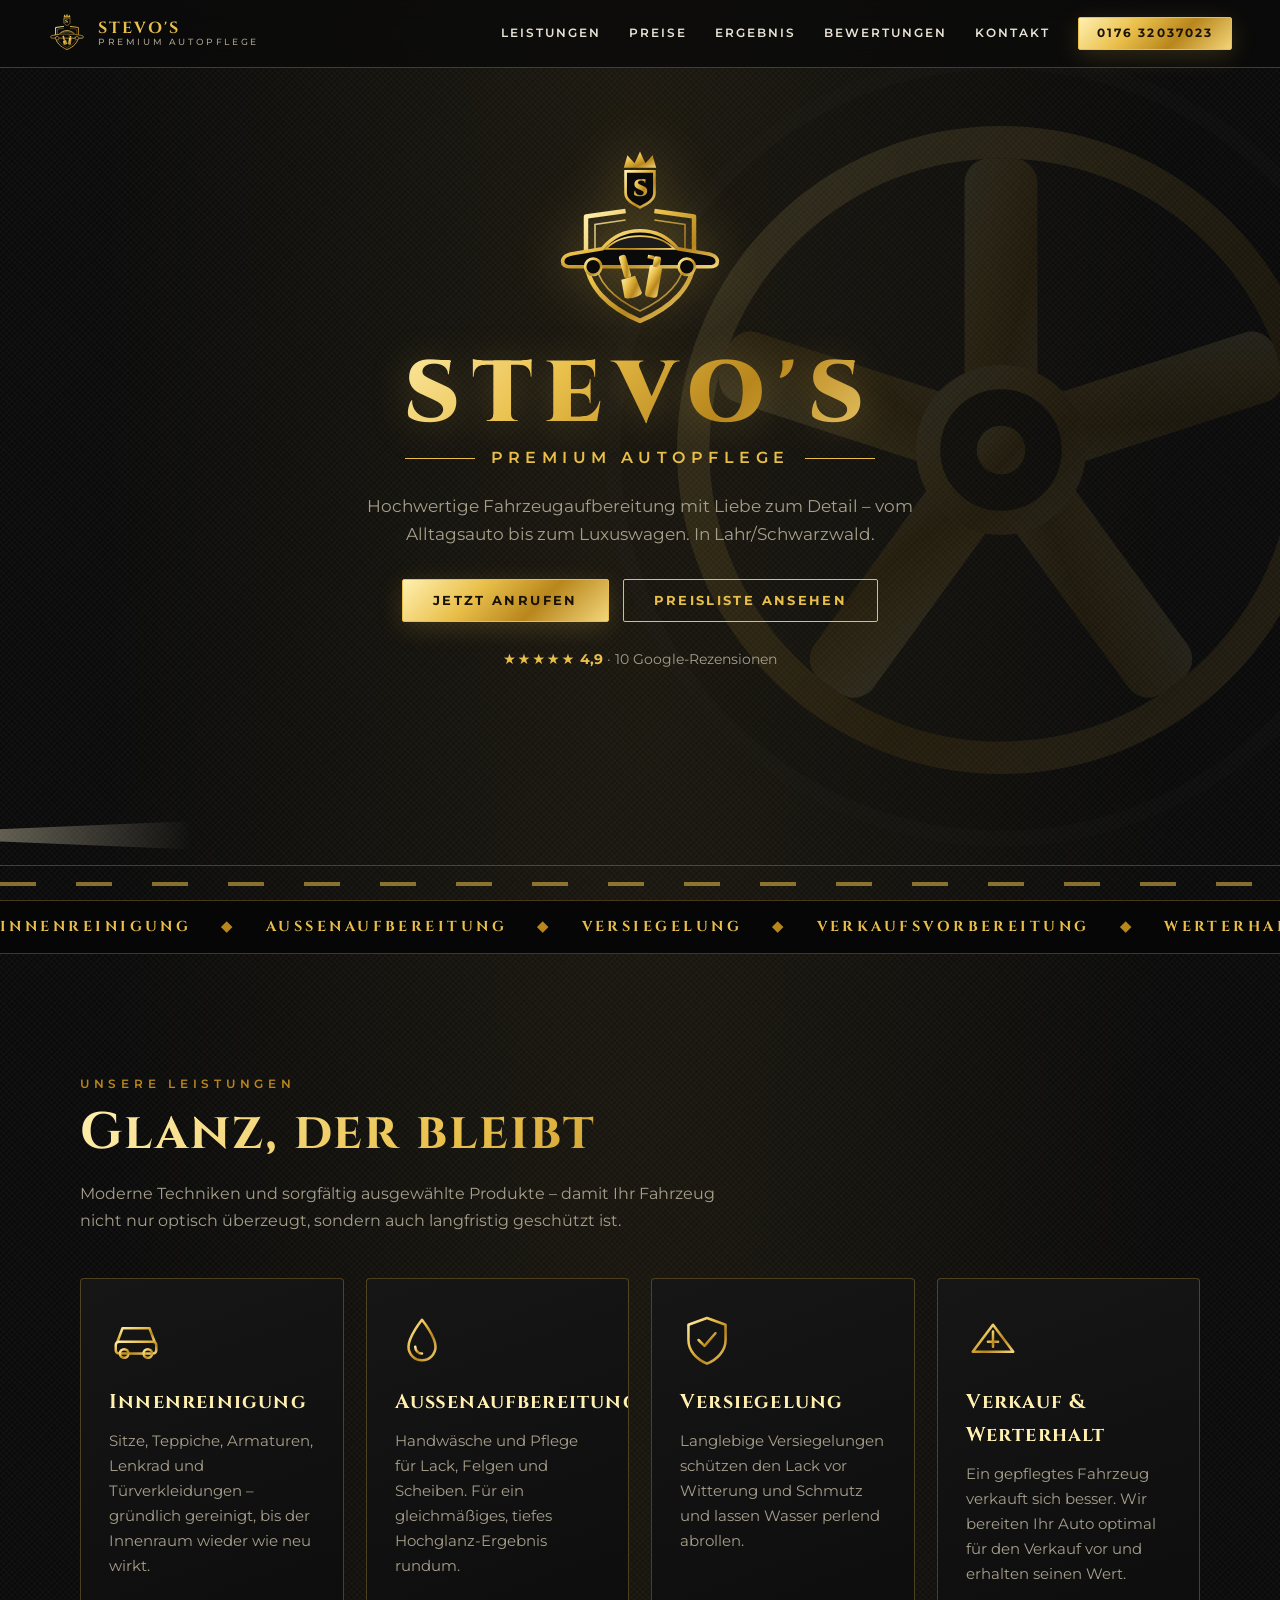
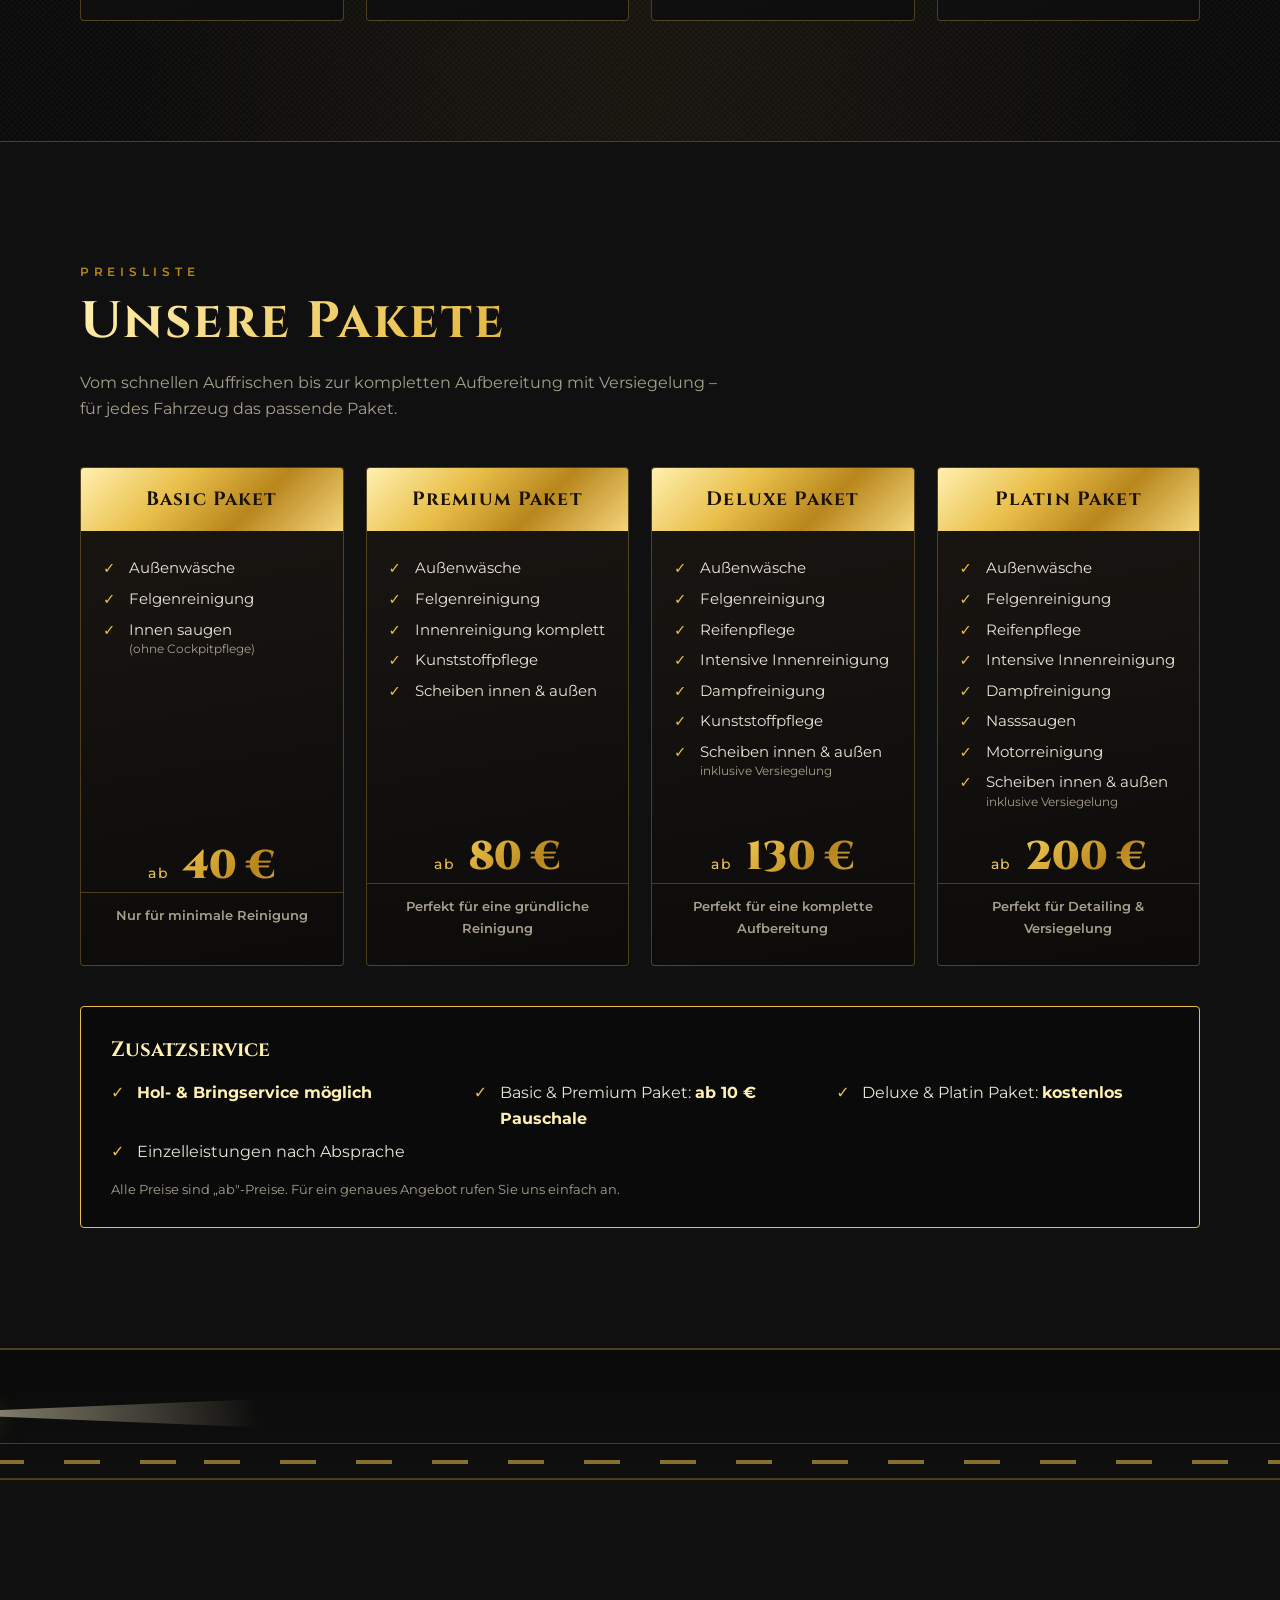
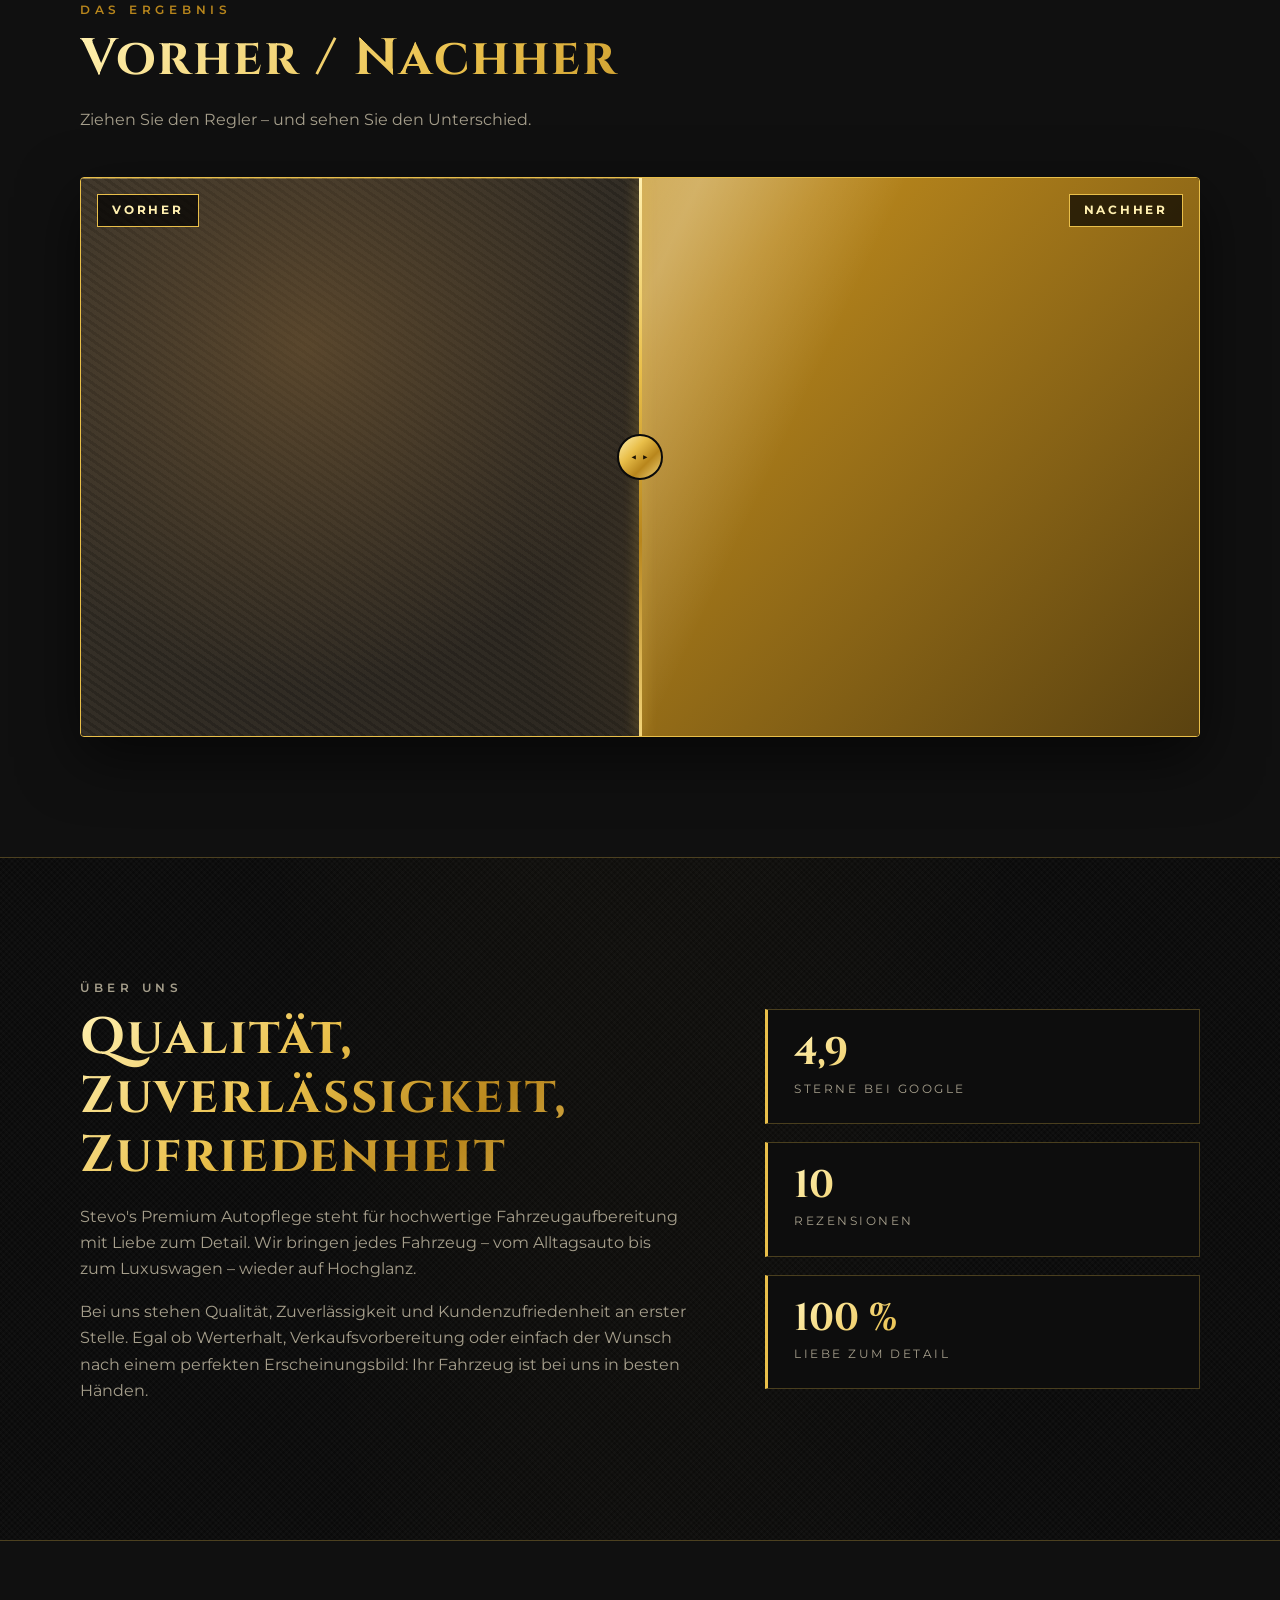
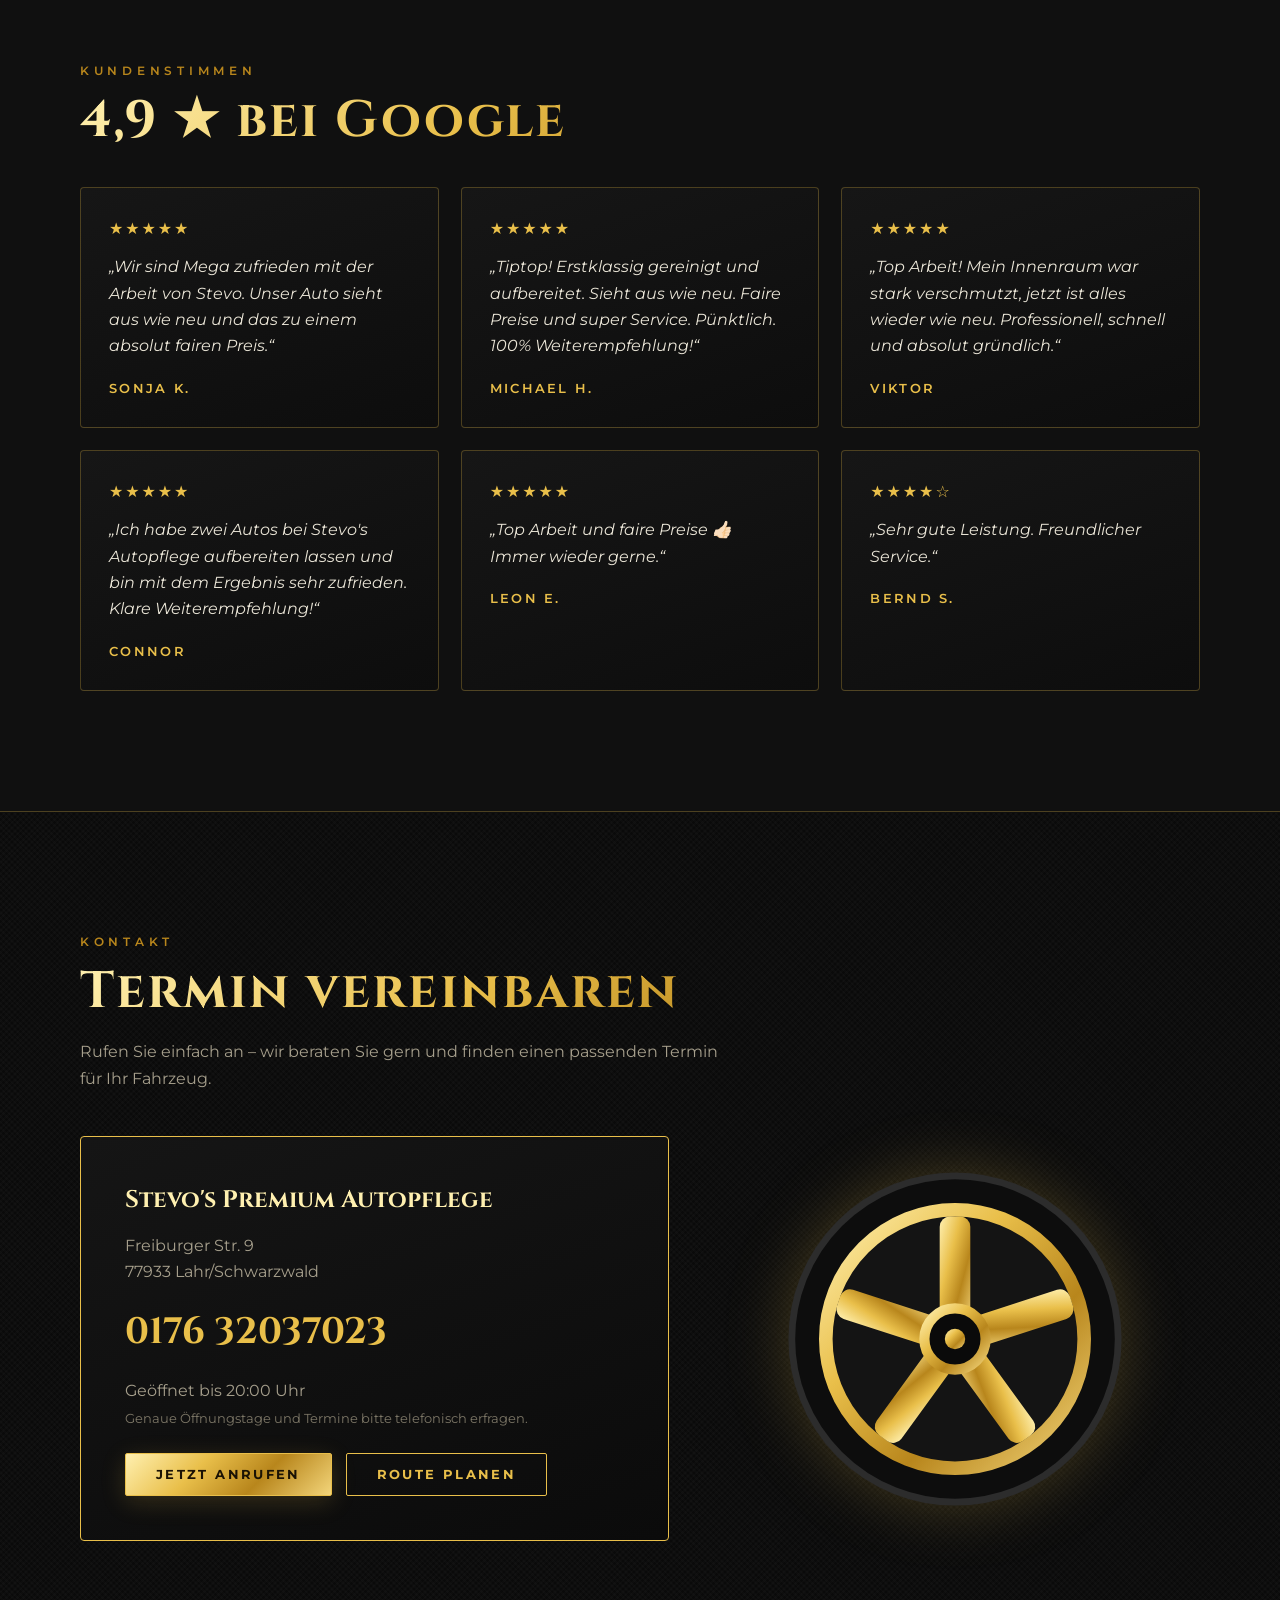
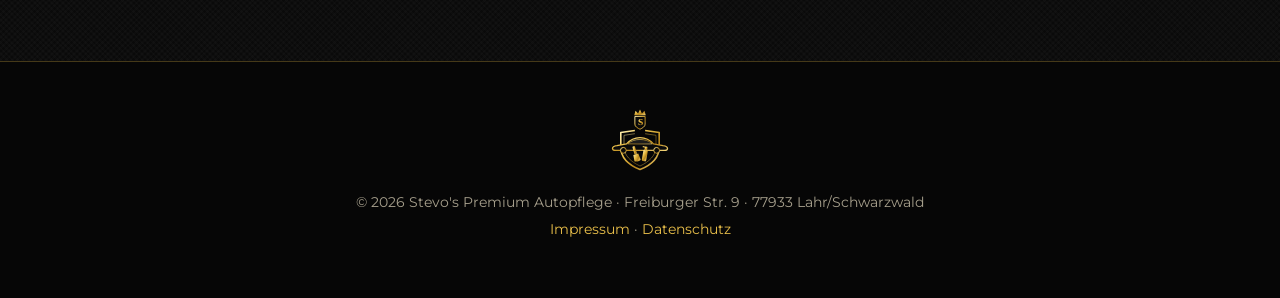
==== commit 36fafc9b: "Preisliste mit vier Paketen und Zusatzservice hinzufügen Co-Authored-By: Claude Sonnet 5.5 <noreply@" ====
--- a/index.html
+++ b/index.html
@@ -110,6 +110,7 @@
   <button class="nav__toggle" aria-label="Menü" aria-expanded="false"><span></span><span></span><span></span></button>
   <nav class="nav__links" id="menu">
     <a href="#leistungen">Leistungen</a>
+    <a href="#preise">Preise</a>
     <a href="#ergebnis">Ergebnis</a>
     <a href="#bewertungen">Bewertungen</a>
     <a href="#kontakt">Kontakt</a>
@@ -132,7 +133,7 @@
       <p class="hero__lead">Hochwertige Fahrzeugaufbereitung mit Liebe zum Detail – vom Alltagsauto bis zum Luxuswagen. In Lahr/Schwarzwald.</p>
       <div class="hero__cta">
         <a class="btn" href="tel:+4917632037023">Jetzt anrufen</a>
-        <a class="btn btn--ghost" href="#leistungen">Leistungen ansehen</a>
+        <a class="btn btn--ghost" href="#preise">Preisliste ansehen</a>
       </div>
       <div class="hero__rating" aria-label="4,9 von 5 Sternen bei Google">
         <span class="stars">★★★★★</span> <strong>4,9</strong> <span>· 10 Google-Rezensionen</span>
@@ -188,6 +189,80 @@
           <h3>Verkauf &amp; Werterhalt</h3>
           <p>Ein gepflegtes Fahrzeug verkauft sich besser. Wir bereiten Ihr Auto optimal für den Verkauf vor und erhalten seinen Wert.</p>
         </article>
+      </div>
+    </div>
+  </section>
+
+  <!-- PREISE -->
+  <section class="section section--dark" id="preise">
+    <div class="wrap">
+      <p class="eyebrow reveal">Preisliste</p>
+      <h2 class="gold-text reveal">Unsere Pakete</h2>
+      <p class="section__lead reveal">Vom schnellen Auffrischen bis zur kompletten Aufbereitung mit Versiegelung – für jedes Fahrzeug das passende Paket.</p>
+
+      <div class="packages">
+        <article class="pkg reveal">
+          <h3 class="pkg__name">Basic Paket</h3>
+          <ul class="pkg__list">
+            <li>Außenwäsche</li>
+            <li>Felgenreinigung</li>
+            <li>Innen saugen <small>(ohne Cockpitpflege)</small></li>
+          </ul>
+          <p class="pkg__price"><small>ab</small> 40&nbsp;€</p>
+          <p class="pkg__note">Nur für minimale Reinigung</p>
+        </article>
+        <article class="pkg reveal">
+          <h3 class="pkg__name">Premium Paket</h3>
+          <ul class="pkg__list">
+            <li>Außenwäsche</li>
+            <li>Felgenreinigung</li>
+            <li>Innenreinigung komplett</li>
+            <li>Kunststoffpflege</li>
+            <li>Scheiben innen &amp; außen</li>
+          </ul>
+          <p class="pkg__price"><small>ab</small> 80&nbsp;€</p>
+          <p class="pkg__note">Perfekt für eine gründliche Reinigung</p>
+        </article>
+        <article class="pkg reveal">
+          <h3 class="pkg__name">Deluxe Paket</h3>
+          <ul class="pkg__list">
+            <li>Außenwäsche</li>
+            <li>Felgenreinigung</li>
+            <li>Reifenpflege</li>
+            <li>Intensive Innenreinigung</li>
+            <li>Dampfreinigung</li>
+            <li>Kunststoffpflege</li>
+            <li>Scheiben innen &amp; außen <small>inklusive Versiegelung</small></li>
+          </ul>
+          <p class="pkg__price"><small>ab</small> 130&nbsp;€</p>
+          <p class="pkg__note">Perfekt für eine komplette Aufbereitung</p>
+        </article>
+        <article class="pkg reveal">
+          <h3 class="pkg__name">Platin Paket</h3>
+          <ul class="pkg__list">
+            <li>Außenwäsche</li>
+            <li>Felgenreinigung</li>
+            <li>Reifenpflege</li>
+            <li>Intensive Innenreinigung</li>
+            <li>Dampfreinigung</li>
+            <li>Nasssaugen</li>
+            <li>Motorreinigung</li>
+            <li>Scheiben innen &amp; außen <small>inklusive Versiegelung</small></li>
+          </ul>
+          <p class="pkg__price"><small>ab</small> 200&nbsp;€</p>
+          <p class="pkg__note">Perfekt für Detailing &amp; Versiegelung</p>
+        </article>
+      </div>
+
+      <div class="extras reveal">
+        <h3>Zusatzservice</h3>
+        <ul>
+          <li><strong>Hol- &amp; Bringservice möglich</strong></li>
+          <li>Basic &amp; Premium Paket: <strong>ab 10&nbsp;€ Pauschale</strong></li>
+          <li>Deluxe &amp; Platin Paket: <strong>kostenlos</strong></li>
+          <li>Einzelleistungen nach Absprache</li>
+        </ul>
+        <p class="extras__hint">Alle Preise sind „ab"-Preise. Für ein genaues Angebot rufen Sie uns einfach an.</p>
       </div>
     </div>
   </section>
--- a/css/style.css
+++ b/css/style.css
@@ -219,6 +219,29 @@
 .card h3 { margin: 0 0 10px; font-family: var(--font-head); font-size: 1.25rem; letter-spacing: .06em; color: var(--gold-1); }
 .card p { margin: 0; color: var(--muted); font-size: .95rem; }
 
+
+/* Preispakete */
+.packages { display: grid; grid-template-columns: repeat(auto-fit, minmax(230px, 1fr)); gap: 22px; align-items: stretch; }
+.pkg { position: relative; display: flex; flex-direction: column; padding: 0 0 26px; background: linear-gradient(170deg, #1a1612, #0c0b0a); border: 1px solid var(--line); border-radius: 4px; text-align: center; transition: transform .35s, box-shadow .35s, border-color .35s; }
+.pkg:hover { transform: translateY(-8px); border-color: var(--gold-2); box-shadow: 0 20px 50px rgba(0,0,0,.65), 0 0 30px rgba(233,191,74,.15); }
+.pkg--feat { border-color: var(--gold-2); box-shadow: 0 0 0 1px rgba(233,191,74,.25), 0 14px 40px rgba(233,191,74,.12); }
+.pkg__badge { position: absolute; top: -13px; left: 50%; transform: translateX(-50%); padding: 4px 14px; font-size: .66rem; font-weight: 700; letter-spacing: .24em; text-transform: uppercase; color: #1a1204; background: var(--gold); border-radius: 2px; }
+.pkg__name { margin: 0; padding: 16px 12px; font-family: var(--font-head); font-size: 1.2rem; letter-spacing: .06em; color: #1a1204; background: var(--gold); border-radius: 3px 3px 0 0; }
+.pkg__list { list-style: none; margin: 0; padding: 22px 22px 8px; flex: 1; text-align: left; }
+.pkg__list li { position: relative; padding: 5px 0 5px 26px; font-size: .92rem; line-height: 1.4; }
+.pkg__list li::before { content: "✓"; position: absolute; left: 0; top: 5px; font-weight: 700; color: var(--gold-2); }
+.pkg__list small { display: block; color: var(--muted); font-size: .76rem; }
+.pkg__price { margin: 14px 0 6px; font-family: var(--font-head); font-weight: 900; font-size: 2.5rem; line-height: 1; background: var(--gold); -webkit-background-clip: text; background-clip: text; color: transparent; -webkit-text-fill-color: transparent; }
+.pkg__price small { font-family: var(--font-body); font-weight: 500; font-size: .9rem; letter-spacing: .1em; margin-right: 4px; }
+.pkg__note { margin: 0; min-height: 3.6em; padding: 12px 18px 0; border-top: 1px solid var(--line); font-size: .82rem; font-weight: 600; color: var(--muted); }
+.extras { margin-top: 40px; padding: 26px 30px; border: 1px solid var(--gold-2); background: #0a0a0a; border-radius: 4px; }
+.extras h3 { margin: 0 0 12px; font-family: var(--font-head); font-size: 1.3rem; color: var(--gold-1); }
+.extras ul { list-style: none; margin: 0; padding: 0; display: grid; grid-template-columns: repeat(auto-fit, minmax(260px, 1fr)); gap: 6px 30px; }
+.extras li { position: relative; padding-left: 26px; }
+.extras li::before { content: "✓"; position: absolute; left: 0; font-weight: 700; color: var(--gold-2); }
+.extras strong { color: var(--gold-1); }
+.extras__hint { margin: 14px 0 0; font-size: .82rem; color: var(--muted); }
+
 /* Vorher / Nachher */
 .ba { position: relative; aspect-ratio: 16 / 9; max-height: 560px; width: 100%; overflow: hidden; border: 1px solid var(--gold-2); border-radius: 4px; box-shadow: 0 20px 60px rgba(0,0,0,.6); user-select: none; touch-action: pan-y; }
 .ba__layer { position: absolute; inset: 0; background-size: cover; background-position: center; }
